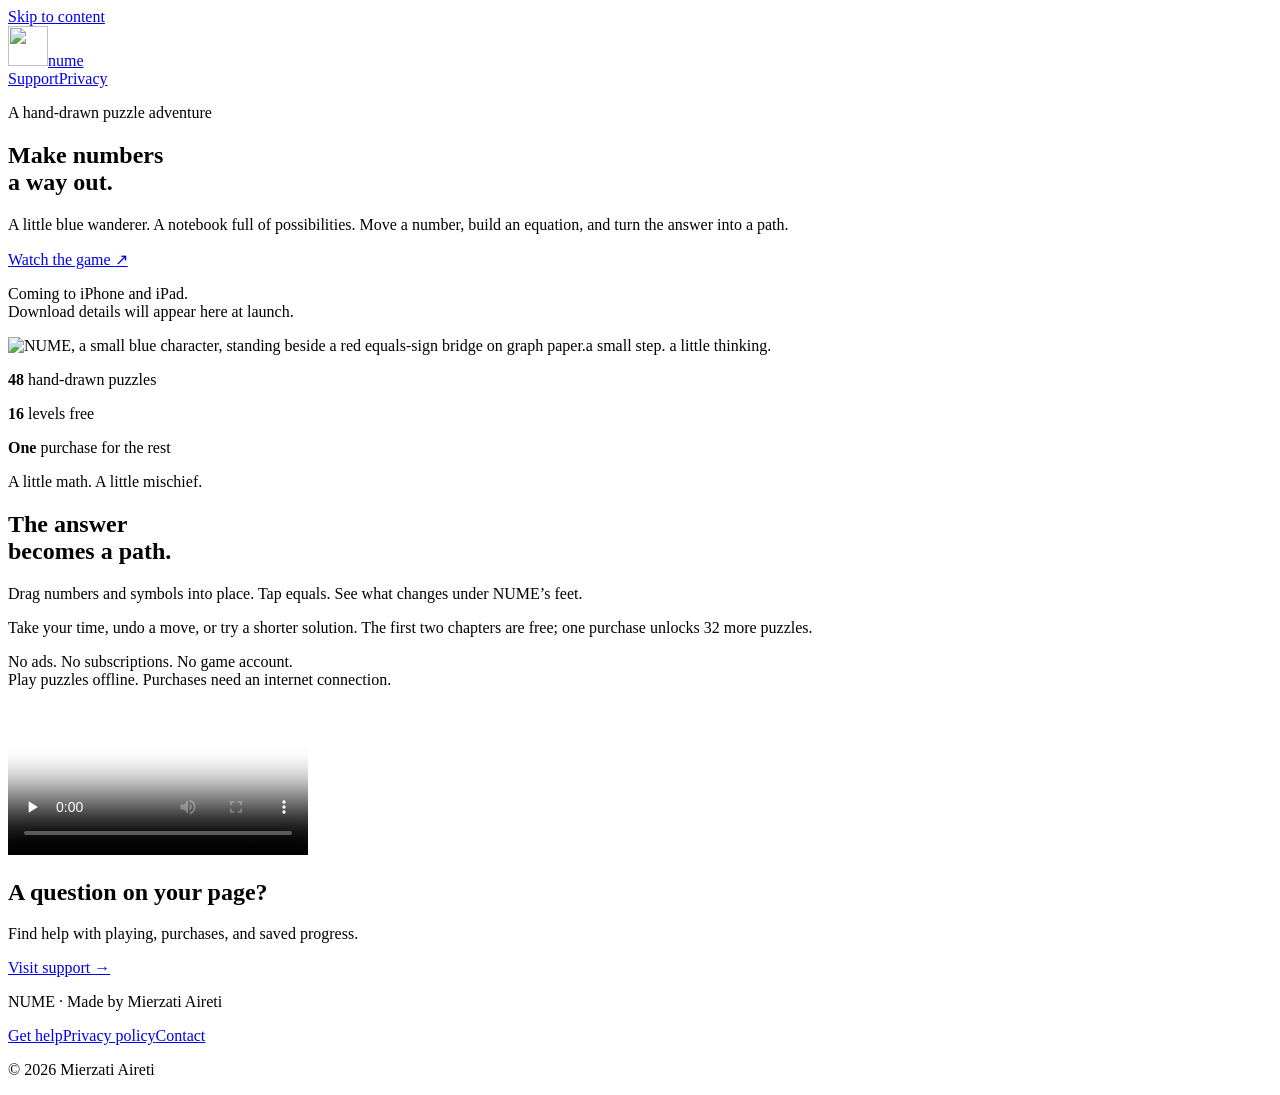
==== index.html @ 9fb9def3 "Publish NUME official website, support and privacy policy" ====
<!DOCTYPE html><html lang="en"><head><meta charSet="utf-8"/><meta name="viewport" content="width=device-width, initial-scale=1"/><link rel="preload" href="/nume-site/assets/nume-icon.png" as="image"/><link rel="stylesheet" href="/nume-site/_next/static/css/index.C1nhXZap.css" data-rsc-css-href="/nume-site/_next/static/css/index.C1nhXZap.css" data-precedence="vite-rsc/importer-resources"/><title>NUME — Make a little way</title><meta name="description" content="A hand-drawn puzzle adventure. Move numbers, build equations, and make a path for NUME. 16 levels free. No ads or subscriptions."/><link rel="icon" href="/nume-site/assets/nume-icon.png"/>
</head><body><a class="skip" href="#main">Skip to content</a><header class="site-header"><a class="brand" href="/nume-site/" aria-label="NUME home"><img src="/nume-site/assets/nume-icon.png" alt="" width="40" height="40"/><span>nume</span></a><nav aria-label="Main navigation"><a href="/nume-site/support/">Support</a><a href="/nume-site/privacy/">Privacy</a></nav></header><main id="main"><section class="hero"><div class="hero-copy"><p class="eyebrow">A hand-drawn puzzle adventure</p><h1>Make numbers<br/><span>a way out.</span></h1><p class="lede">A little blue wanderer. A notebook full of possibilities. Move a number, build an equation, and turn the answer into a path.</p><a class="paper-button" href="#watch">Watch the game <span aria-hidden="true">↗</span></a><p class="availability">Coming to iPhone and iPad.<br/>Download details will appear here at launch.</p></div><div class="hero-image"><img src="/nume-site/assets/home.jpg" alt="NUME, a small blue character, standing beside a red equals-sign bridge on graph paper." width="886" height="1920" fetchPriority="high"/><span class="image-note">a small step. a little thinking.</span></div></section><section class="facts" aria-label="Game details"><p><strong>48</strong> hand-drawn puzzles</p><p><strong>16</strong> levels free</p><p><strong>One</strong> purchase for the rest</p></section><section class="watch-section" id="watch"><div class="watch-copy"><p class="eyebrow">A little math. A little mischief.</p><h2>The answer<br/>becomes a path.</h2><p>Drag numbers and symbols into place. Tap equals. See what changes under NUME’s feet.</p><p>Take your time, undo a move, or try a shorter solution. The first two chapters are free; one purchase unlocks 32 more puzzles.</p><p class="quiet-note">No ads. No subscriptions. No game account.<br/>Play puzzles offline. Purchases need an internet connection.</p></div><video controls="" playsInline="" preload="none" poster="/nume-site/assets/video-poster.jpg" aria-label="29-second NUME gameplay preview with background music and written gameplay guidance"><source src="/nume-site/assets/nume-preview.mp4" type="video/mp4"/><track kind="captions" src="/nume-site/assets/preview-en.vtt" srcLang="en" label="English descriptions"/><p>Your browser cannot play this video. <a href="/nume-site/assets/nume-preview.mp4">Download the gameplay preview</a>.</p></video></section><section class="support-strip"><h2>A question on your page?</h2><p>Find help with playing, purchases, and saved progress.</p><a class="text-link" href="/nume-site/support/">Visit support <span aria-hidden="true">→</span></a></section></main><footer class="site-footer"><p>NUME · Made by Mierzati Aireti</p><nav aria-label="Footer"><a href="/nume-site/support/">Get help</a><a href="/nume-site/privacy/">Privacy policy</a><a href="mailto:mirzatghayrat@gmail.com">Contact</a></nav><p class="copyright">© 2026 Mierzati Aireti</p></footer></body></html>
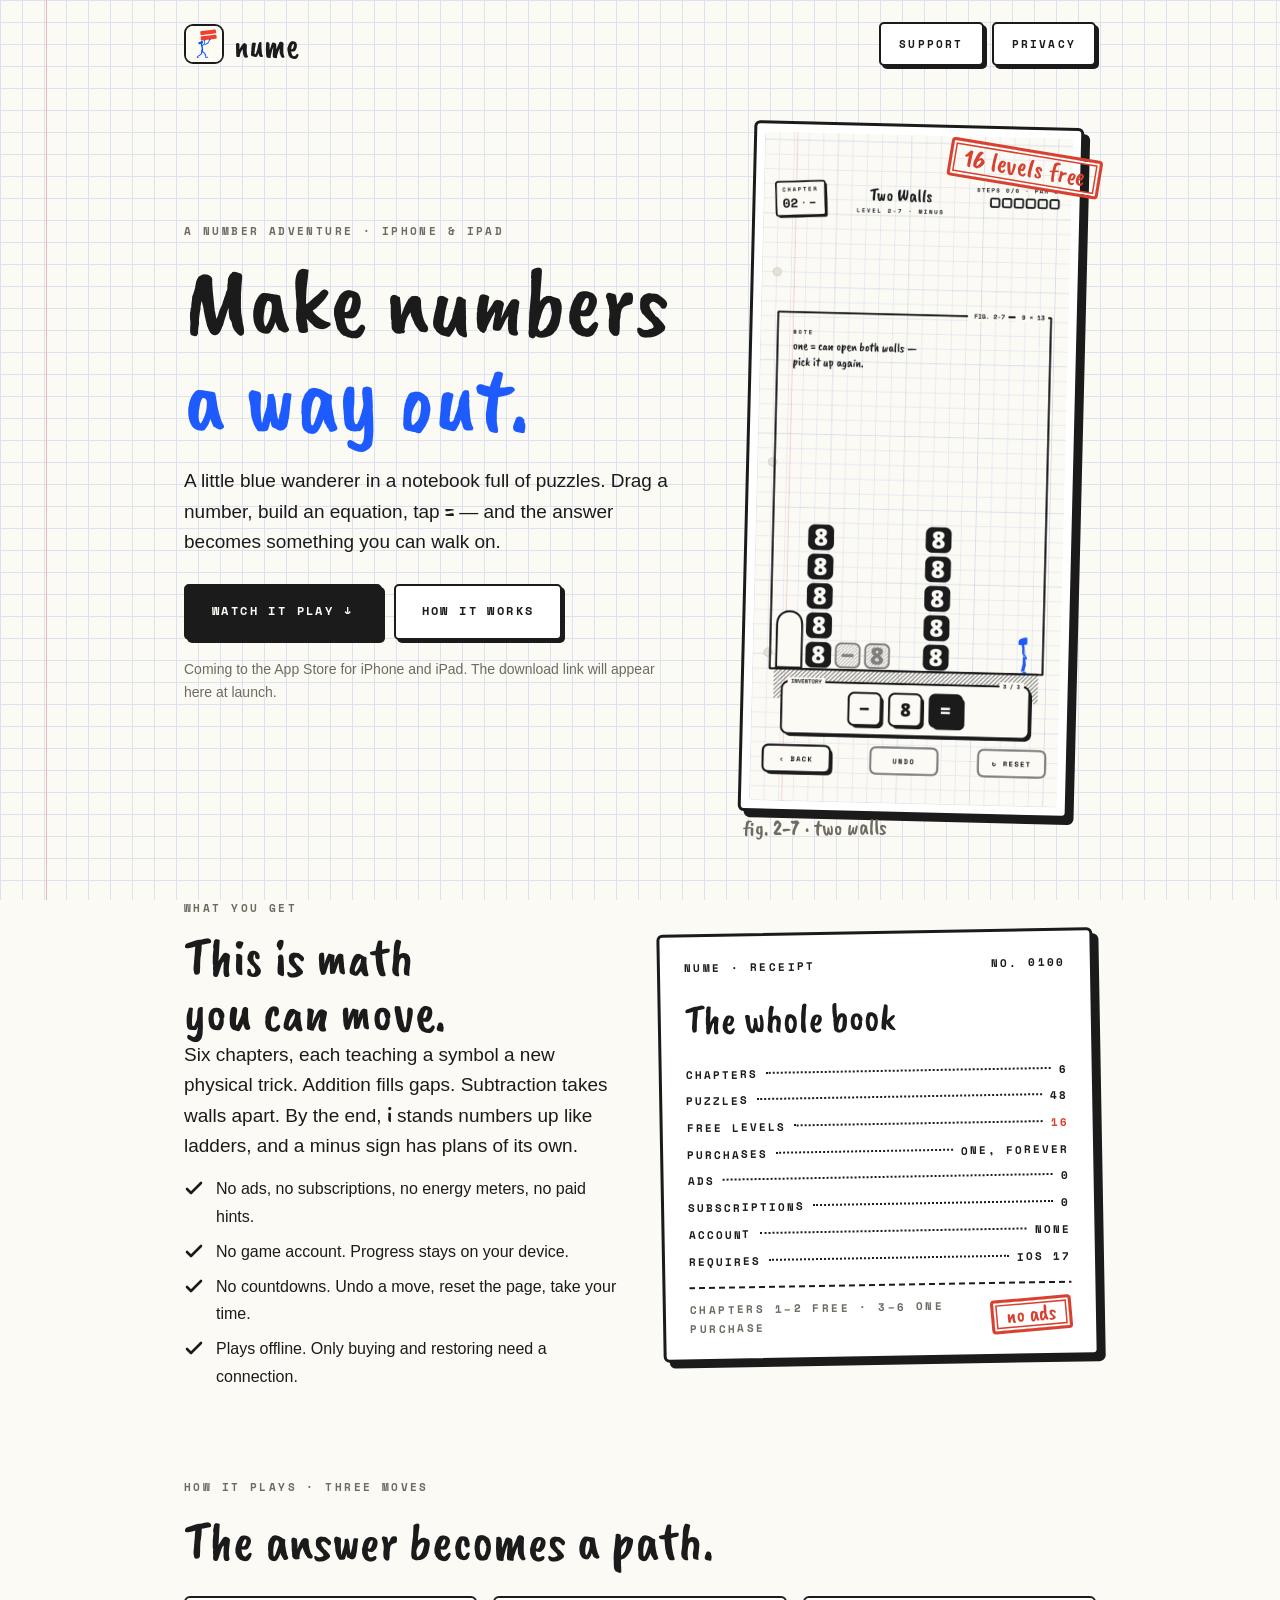
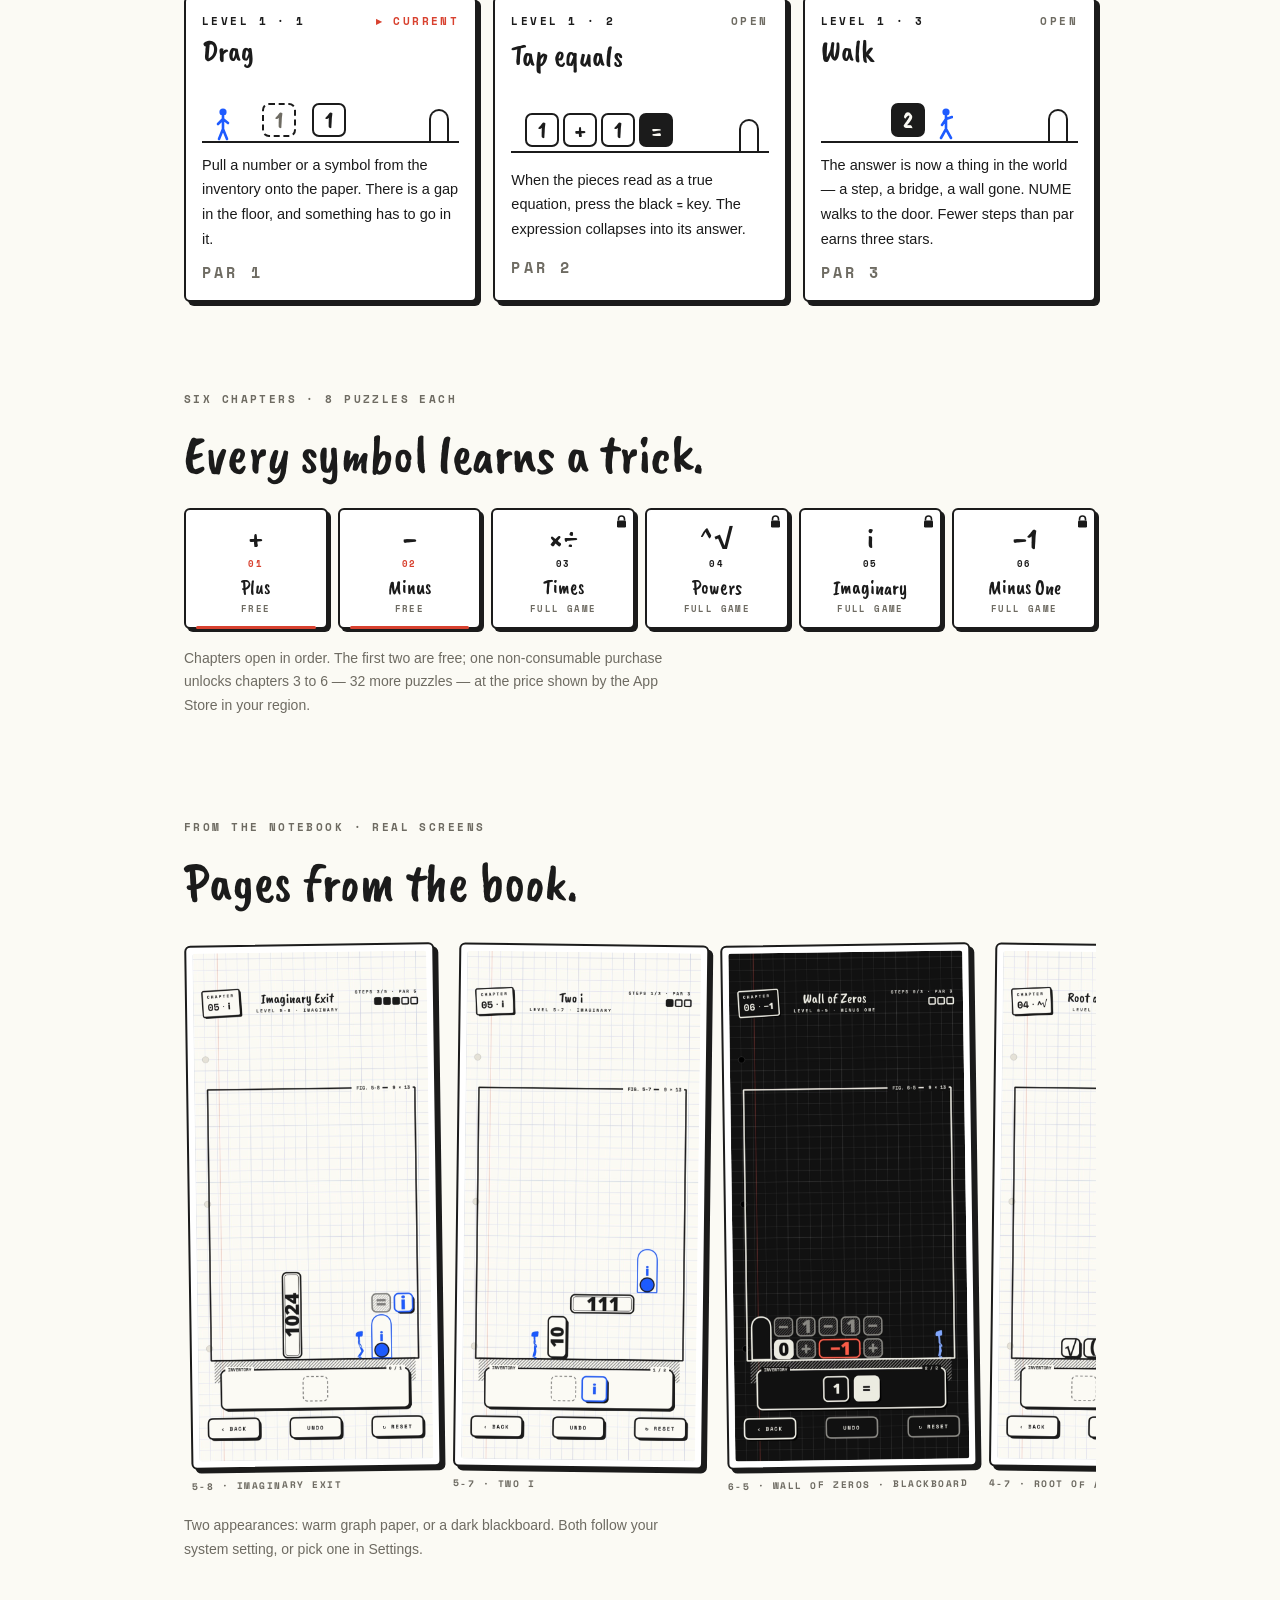
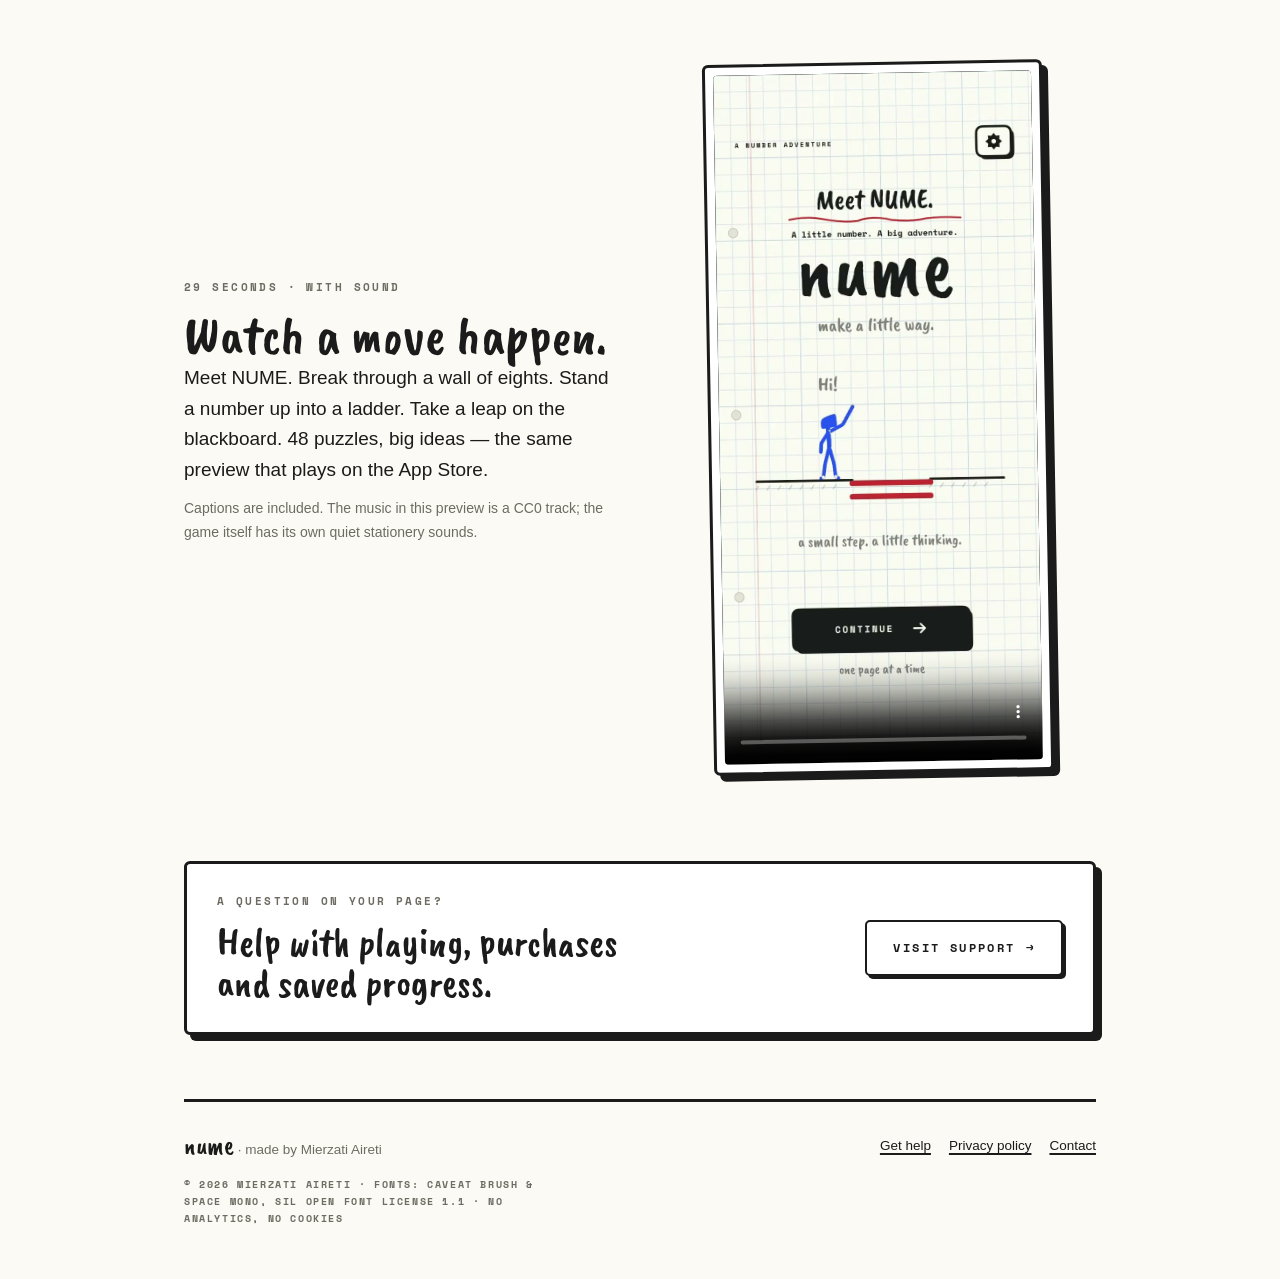
==== commit 42e7754e: "Redesign the site as the NUME notebook: static HTML, real 1.0 screenshots, v9 preview - Three hand-w" ====
--- a/index.html
+++ b/index.html
@@ -1,2 +1,205 @@
-<!DOCTYPE html><html lang="en"><head><meta charSet="utf-8"/><meta name="viewport" content="width=device-width, initial-scale=1"/><link rel="preload" href="/nume-site/assets/nume-icon.png" as="image"/><link rel="stylesheet" href="/nume-site/_next/static/css/index.C1nhXZap.css" data-rsc-css-href="/nume-site/_next/static/css/index.C1nhXZap.css" data-precedence="vite-rsc/importer-resources"/><title>NUME — Make a little way</title><meta name="description" content="A hand-drawn puzzle adventure. Move numbers, build equations, and make a path for NUME. 16 levels free. No ads or subscriptions."/><link rel="icon" href="/nume-site/assets/nume-icon.png"/>
-</head><body><a class="skip" href="#main">Skip to content</a><header class="site-header"><a class="brand" href="/nume-site/" aria-label="NUME home"><img src="/nume-site/assets/nume-icon.png" alt="" width="40" height="40"/><span>nume</span></a><nav aria-label="Main navigation"><a href="/nume-site/support/">Support</a><a href="/nume-site/privacy/">Privacy</a></nav></header><main id="main"><section class="hero"><div class="hero-copy"><p class="eyebrow">A hand-drawn puzzle adventure</p><h1>Make numbers<br/><span>a way out.</span></h1><p class="lede">A little blue wanderer. A notebook full of possibilities. Move a number, build an equation, and turn the answer into a path.</p><a class="paper-button" href="#watch">Watch the game <span aria-hidden="true">↗</span></a><p class="availability">Coming to iPhone and iPad.<br/>Download details will appear here at launch.</p></div><div class="hero-image"><img src="/nume-site/assets/home.jpg" alt="NUME, a small blue character, standing beside a red equals-sign bridge on graph paper." width="886" height="1920" fetchPriority="high"/><span class="image-note">a small step. a little thinking.</span></div></section><section class="facts" aria-label="Game details"><p><strong>48</strong> hand-drawn puzzles</p><p><strong>16</strong> levels free</p><p><strong>One</strong> purchase for the rest</p></section><section class="watch-section" id="watch"><div class="watch-copy"><p class="eyebrow">A little math. A little mischief.</p><h2>The answer<br/>becomes a path.</h2><p>Drag numbers and symbols into place. Tap equals. See what changes under NUME’s feet.</p><p>Take your time, undo a move, or try a shorter solution. The first two chapters are free; one purchase unlocks 32 more puzzles.</p><p class="quiet-note">No ads. No subscriptions. No game account.<br/>Play puzzles offline. Purchases need an internet connection.</p></div><video controls="" playsInline="" preload="none" poster="/nume-site/assets/video-poster.jpg" aria-label="29-second NUME gameplay preview with background music and written gameplay guidance"><source src="/nume-site/assets/nume-preview.mp4" type="video/mp4"/><track kind="captions" src="/nume-site/assets/preview-en.vtt" srcLang="en" label="English descriptions"/><p>Your browser cannot play this video. <a href="/nume-site/assets/nume-preview.mp4">Download the gameplay preview</a>.</p></video></section><section class="support-strip"><h2>A question on your page?</h2><p>Find help with playing, purchases, and saved progress.</p><a class="text-link" href="/nume-site/support/">Visit support <span aria-hidden="true">→</span></a></section></main><footer class="site-footer"><p>NUME · Made by Mierzati Aireti</p><nav aria-label="Footer"><a href="/nume-site/support/">Get help</a><a href="/nume-site/privacy/">Privacy policy</a><a href="mailto:mirzatghayrat@gmail.com">Contact</a></nav><p class="copyright">© 2026 Mierzati Aireti</p></footer></body></html>+<!DOCTYPE html>
+<html lang="en">
+<head>
+<meta charset="utf-8">
+<meta name="viewport" content="width=device-width, initial-scale=1">
+<title>NUME — Make a little way</title>
+<meta name="description" content="NUME is a hand-drawn math puzzle adventure for iPhone and iPad. Move numbers, build an equation, tap equals, and the answer becomes a path. 48 puzzles, 16 free. No ads, no subscriptions.">
+<link rel="canonical" href="https://mirzatghayrat.github.io/nume-site/">
+<link rel="icon" href="assets/favicon.png" type="image/png">
+<link rel="apple-touch-icon" href="assets/apple-touch-icon.png">
+<meta property="og:type" content="website">
+<meta property="og:title" content="NUME — Make a little way">
+<meta property="og:description" content="A hand-drawn math puzzle adventure. Move numbers, build an equation, and the answer becomes a path. 48 puzzles, 16 free.">
+<meta property="og:image" content="https://mirzatghayrat.github.io/nume-site/assets/og.jpg">
+<meta property="og:url" content="https://mirzatghayrat.github.io/nume-site/">
+<meta name="twitter:card" content="summary_large_image">
+<meta name="theme-color" content="#FBFAF4" media="(prefers-color-scheme: light)">
+<meta name="theme-color" content="#141414" media="(prefers-color-scheme: dark)">
+<link rel="preload" href="assets/CaveatBrush-Regular.ttf" as="font" type="font/ttf" crossorigin>
+<link rel="stylesheet" href="assets/site.css">
+</head>
+<body>
+<a class="skip" href="#main">Skip to content</a>
+<div class="wrap">
+
+<header class="site-header">
+  <a class="brand" href="./" aria-label="NUME home"><img src="assets/nume-icon-512.png" alt="" width="40" height="40"><span>nume</span></a>
+  <nav aria-label="Main navigation">
+    <a class="key" href="support/">Support</a>
+    <a class="key" href="privacy/">Privacy</a>
+  </nav>
+</header>
+
+<main id="main">
+
+<section class="hero" aria-labelledby="hero-title">
+  <div>
+    <p class="eyebrow">A number adventure · iPhone &amp; iPad</p>
+    <h1 id="hero-title">Make numbers<br><span>a way out.</span></h1>
+    <p class="lede">A little blue wanderer in a notebook full of puzzles. Drag a number, build an equation, tap <span class="hand" style="font-size:1.25em">=</span> — and the answer becomes something you can walk on.</p>
+    <div class="actions">
+      <!-- Swap this key for the App Store badge once the app is live: https://apps.apple.com/app/id<APP_ID> -->
+      <a class="key solid big" id="store-link" href="#watch">Watch it play <span aria-hidden="true">↓</span></a>
+      <a class="key big" href="#how">How it works</a>
+    </div>
+    <p class="availability mute">Coming to the App Store for iPhone and iPad. The download link will appear here at launch.</p>
+  </div>
+  <div class="phone">
+    <div class="paper"><img src="assets/shots/01-two-walls.jpg" alt="NUME level 2-7, Two Walls: two columns of eights block the way to the door; the inventory holds a minus, an eight and an equals sign." width="720" height="1564" fetchpriority="high"></div>
+    <span class="stamp">16 levels free</span>
+    <span class="note">fig. 2-7 · two walls</span>
+  </div>
+</section>
+
+<section aria-labelledby="receipt-title">
+  <div class="two">
+    <div>
+      <p class="eyebrow">What you get</p>
+      <h2 id="receipt-title">This is math<br>you can move.</h2>
+      <p class="lede">Six chapters, each teaching a symbol a new physical trick. Addition fills gaps. Subtraction takes walls apart. By the end, <span class="hand" style="font-size:1.2em">i</span> stands numbers up like ladders, and a minus sign has plans of its own.</p>
+      <ul class="promise" aria-label="What NUME does not have">
+        <li><svg viewBox="0 0 20 20" aria-hidden="true"><path d="M3 11l4 4 10-10" fill="none" stroke="currentColor" stroke-width="2.6" stroke-linecap="round" stroke-linejoin="round"/></svg><span>No ads, no subscriptions, no energy meters, no paid hints.</span></li>
+        <li><svg viewBox="0 0 20 20" aria-hidden="true"><path d="M3 11l4 4 10-10" fill="none" stroke="currentColor" stroke-width="2.6" stroke-linecap="round" stroke-linejoin="round"/></svg><span>No game account. Progress stays on your device.</span></li>
+        <li><svg viewBox="0 0 20 20" aria-hidden="true"><path d="M3 11l4 4 10-10" fill="none" stroke="currentColor" stroke-width="2.6" stroke-linecap="round" stroke-linejoin="round"/></svg><span>No countdowns. Undo a move, reset the page, take your time.</span></li>
+        <li><svg viewBox="0 0 20 20" aria-hidden="true"><path d="M3 11l4 4 10-10" fill="none" stroke="currentColor" stroke-width="2.6" stroke-linecap="round" stroke-linejoin="round"/></svg><span>Plays offline. Only buying and restoring need a connection.</span></li>
+      </ul>
+    </div>
+    <div class="paper receipt" role="group" aria-label="NUME at a glance">
+      <div class="head"><span class="mono">nume · receipt</span><span class="mono">No. 0100</span></div>
+      <div class="title">The whole book</div>
+      <dl>
+        <div class="row"><dt>chapters</dt><span class="dots"></span><dd>6</dd></div>
+        <div class="row"><dt>puzzles</dt><span class="dots"></span><dd>48</dd></div>
+        <div class="row red"><dt>free levels</dt><span class="dots"></span><dd>16</dd></div>
+        <div class="row"><dt>purchases</dt><span class="dots"></span><dd>one, forever</dd></div>
+        <div class="row"><dt>ads</dt><span class="dots"></span><dd>0</dd></div>
+        <div class="row"><dt>subscriptions</dt><span class="dots"></span><dd>0</dd></div>
+        <div class="row"><dt>account</dt><span class="dots"></span><dd>none</dd></div>
+        <div class="row"><dt>requires</dt><span class="dots"></span><dd>iOS 17</dd></div>
+      </dl>
+      <div class="tear"></div>
+      <div class="foot"><span class="mono mute">chapters 1–2 free · 3–6 one purchase</span><span class="stamp" style="font-size:22px">no ads</span></div>
+    </div>
+  </div>
+</section>
+
+<section id="how" aria-labelledby="how-title">
+  <div class="section-head">
+    <p class="eyebrow">How it plays · three moves</p>
+    <h2 id="how-title">The answer becomes a path.</h2>
+  </div>
+  <div class="levels">
+    <article class="level">
+      <div class="top"><span class="mono">Level 1 · 1</span><span class="mono current">▸ current</span></div>
+      <h3>Drag</h3>
+      <div class="board" aria-hidden="true">
+        <svg class="figure" style="left:14px" viewBox="0 0 14 34"><g fill="none" stroke="#1E5BFF" stroke-width="2.6" stroke-linecap="round"><circle cx="7" cy="5" r="3.6" fill="#1E5BFF" stroke="none"/><path d="M7 9v13M7 22l-4 10M7 22l4 10M7 12l-5 5M7 12l5 4"/></g></svg>
+        <span class="token ghost" style="left:60px">1</span>
+        <span class="token" style="left:110px">1</span>
+        <span class="door"></span>
+      </div>
+      <p>Pull a number or a symbol from the inventory onto the paper. There is a gap in the floor, and something has to go in it.</p>
+      <p class="par mono">par 1</p>
+    </article>
+    <article class="level">
+      <div class="top"><span class="mono">Level 1 · 2</span><span class="mono mute">open</span></div>
+      <h3>Tap equals</h3>
+      <div class="board" aria-hidden="true">
+        <span class="token" style="left:14px">1</span>
+        <span class="token" style="left:52px">+</span>
+        <span class="token" style="left:90px">1</span>
+        <span class="token dark" style="left:128px">=</span>
+        <span class="door"></span>
+      </div>
+      <p>When the pieces read as a true equation, press the black <span class="hand">=</span> key. The expression collapses into its answer.</p>
+      <p class="par mono">par 2</p>
+    </article>
+    <article class="level">
+      <div class="top"><span class="mono">Level 1 · 3</span><span class="mono mute">open</span></div>
+      <h3>Walk</h3>
+      <div class="board" aria-hidden="true">
+        <span class="token dark" style="left:70px">2</span>
+        <svg class="figure" style="left:118px" viewBox="0 0 14 34"><g fill="none" stroke="#1E5BFF" stroke-width="2.6" stroke-linecap="round"><circle cx="7" cy="5" r="3.6" fill="#1E5BFF" stroke="none"/><path d="M7 9v13M7 22l-5 9M7 22l5 9M7 12l-4 6M7 12l6-2"/></g></svg>
+        <span class="door"></span>
+      </div>
+      <p>The answer is now a thing in the world — a step, a bridge, a wall gone. NUME walks to the door. Fewer steps than par earns three stars.</p>
+      <p class="par mono">par 3</p>
+    </article>
+  </div>
+</section>
+
+<section aria-labelledby="chapters-title">
+  <div class="section-head">
+    <p class="eyebrow">Six chapters · 8 puzzles each</p>
+    <h2 id="chapters-title">Every symbol learns a trick.</h2>
+  </div>
+  <div class="chapters">
+    <div class="chapter free"><span class="glyph">+</span><span class="num">01</span><span class="name">Plus</span><span class="tag">free</span></div>
+    <div class="chapter free"><span class="glyph">−</span><span class="num">02</span><span class="name">Minus</span><span class="tag">free</span></div>
+    <div class="chapter"><svg class="lock" viewBox="0 0 11 13" aria-hidden="true"><path d="M2.5 5.5V4a3 3 0 0 1 6 0v1.5" fill="none" stroke="currentColor" stroke-width="1.6"/><rect x="1" y="5.5" width="9" height="7" rx="1.2" fill="currentColor"/></svg><span class="glyph">×÷</span><span class="num">03</span><span class="name">Times</span><span class="tag">full game</span></div>
+    <div class="chapter"><svg class="lock" viewBox="0 0 11 13" aria-hidden="true"><path d="M2.5 5.5V4a3 3 0 0 1 6 0v1.5" fill="none" stroke="currentColor" stroke-width="1.6"/><rect x="1" y="5.5" width="9" height="7" rx="1.2" fill="currentColor"/></svg><span class="glyph">^√</span><span class="num">04</span><span class="name">Powers</span><span class="tag">full game</span></div>
+    <div class="chapter"><svg class="lock" viewBox="0 0 11 13" aria-hidden="true"><path d="M2.5 5.5V4a3 3 0 0 1 6 0v1.5" fill="none" stroke="currentColor" stroke-width="1.6"/><rect x="1" y="5.5" width="9" height="7" rx="1.2" fill="currentColor"/></svg><span class="glyph">i</span><span class="num">05</span><span class="name">Imaginary</span><span class="tag">full game</span></div>
+    <div class="chapter"><svg class="lock" viewBox="0 0 11 13" aria-hidden="true"><path d="M2.5 5.5V4a3 3 0 0 1 6 0v1.5" fill="none" stroke="currentColor" stroke-width="1.6"/><rect x="1" y="5.5" width="9" height="7" rx="1.2" fill="currentColor"/></svg><span class="glyph">−1</span><span class="num">06</span><span class="name">Minus One</span><span class="tag">full game</span></div>
+  </div>
+  <p class="mute" style="margin-top:18px;font-size:14px">Chapters open in order. The first two are free; one non-consumable purchase unlocks chapters 3 to 6 — 32 more puzzles — at the price shown by the App Store in your region.</p>
+</section>
+
+<section aria-labelledby="gallery-title">
+  <div class="section-head">
+    <p class="eyebrow">From the notebook · real screens</p>
+    <h2 id="gallery-title">Pages from the book.</h2>
+  </div>
+  <div class="gallery" role="list">
+    <figure role="listitem"><div class="paper thin"><img src="assets/shots/02-imaginary-exit.jpg" alt="Imaginary Exit: a number ladder stands upright beside NUME after i was dragged onto it." width="720" height="1564" loading="lazy"></div><figcaption>5-8 · Imaginary Exit</figcaption></figure>
+    <figure role="listitem"><div class="paper thin"><img src="assets/shots/03-two-i.jpg" alt="Two i: the first of two ladders is standing; the second still lies flat." width="720" height="1564" loading="lazy"></div><figcaption>5-7 · Two i</figcaption></figure>
+    <figure role="listitem"><div class="paper thin"><img src="assets/shots/04-wall-of-zeros.jpg" alt="Wall of Zeros in the blackboard appearance: white chalk lines on black paper, a wall of zeros in front of the door." width="720" height="1564" loading="lazy"></div><figcaption>6-5 · Wall of Zeros · blackboard</figcaption></figure>
+    <figure role="listitem"><div class="paper thin"><img src="assets/shots/05-root-of-a-square.jpg" alt="Root of a Square: a compound expression with a square root has been assembled on the board." width="720" height="1564" loading="lazy"></div><figcaption>4-7 · Root of a Square</figcaption></figure>
+    <figure role="listitem"><div class="paper thin"><img src="assets/shots/01-two-walls.jpg" alt="Two Walls: the opening state with both barriers of eights." width="720" height="1564" loading="lazy"></div><figcaption>2-7 · Two Walls</figcaption></figure>
+  </div>
+  <p class="mute" style="font-size:14px">Two appearances: warm graph paper, or a dark blackboard. Both follow your system setting, or pick one in Settings.</p>
+</section>
+
+<section class="watch" id="watch" aria-labelledby="watch-title">
+  <div class="two">
+    <div>
+      <p class="eyebrow">29 seconds · with sound</p>
+      <h2 id="watch-title">Watch a move happen.</h2>
+      <p class="lede">Meet NUME. Break through a wall of eights. Stand a number up into a ladder. Take a leap on the blackboard. 48 puzzles, big ideas — the same preview that plays on the App Store.</p>
+      <p class="mute" style="font-size:14px">Captions are included. The music in this preview is a CC0 track; the game itself has its own quiet stationery sounds.</p>
+    </div>
+    <div class="paper">
+      <video controls playsinline preload="none" poster="assets/video-poster.jpg" aria-label="29-second NUME gameplay preview with background music and on-screen captions">
+        <source src="assets/nume-preview.mp4" type="video/mp4">
+        <track kind="captions" src="assets/preview-en.vtt" srclang="en" label="English descriptions">
+        <p>Your browser cannot play this video. <a href="assets/nume-preview.mp4">Download the gameplay preview</a>.</p>
+      </video>
+    </div>
+  </div>
+</section>
+
+<section aria-labelledby="help-title">
+  <div class="paper strip">
+    <div>
+      <p class="eyebrow">A question on your page?</p>
+      <h2 id="help-title">Help with playing, purchases and saved progress.</h2>
+    </div>
+    <a class="key big" href="support/">Visit support <span aria-hidden="true">→</span></a>
+  </div>
+</section>
+
+</main>
+
+<footer class="site-footer">
+  <div><span class="sig">nume</span> <span class="mute">· made by Mierzati Aireti</span></div>
+  <nav aria-label="Footer">
+    <a href="support/">Get help</a>
+    <a href="privacy/">Privacy policy</a>
+    <a href="mailto:mirzatghayrat@gmail.com">Contact</a>
+  </nav>
+  <p class="copyright">© 2026 Mierzati Aireti · fonts: Caveat Brush &amp; Space Mono, SIL Open Font License 1.1 · no analytics, no cookies</p>
+</footer>
+
+</div>
+</body>
+</html>
--- a/assets/site.css
+++ b/assets/site.css
@@ -0,0 +1,213 @@
+/* NUME official site — the notebook, in CSS.
+   Fonts are served from this site (see the privacy policy); nothing loads from third parties. */
+
+@font-face { font-family: "Caveat Brush"; src: url("CaveatBrush-Regular.ttf") format("truetype"); font-weight: 400; font-display: swap; }
+@font-face { font-family: "Space Mono"; src: url("SpaceMono-Bold.ttf") format("truetype"); font-weight: 700; font-display: swap; }
+
+:root {
+  --paper: #FBFAF4; --ink: #1B1B1B; --mute: #6E6B62; --panel: #FFFFFF; --soft: #F1F0E8;
+  --grid: #DCE3EE; --grid2: #C9D3E3; --margin: #E9B8B1;
+  --red: #D8412F; --blue: #1E5BFF; --shadow: #1B1B1B;
+  --hand: "Caveat Brush", "Comic Sans MS", cursive;
+  --mono: "Space Mono", "SF Mono", Menlo, Consolas, monospace;
+  --body: -apple-system, BlinkMacSystemFont, "Helvetica Neue", Helvetica, Arial, "Noto Sans", sans-serif;
+  color-scheme: light dark;
+}
+@media (prefers-color-scheme: dark) {
+  :root:not([data-theme="light"]) {
+    --paper: #141414; --ink: #EDEBE2; --mute: #9B978C; --panel: #1C1C1E; --soft: #232326;
+    --grid: #26262A; --grid2: #35353B; --margin: #4A2A28;
+    --red: #FF5A45; --blue: #7FA6FF; --shadow: #EDEBE2;
+  }
+}
+:root[data-theme="dark"] {
+  --paper: #141414; --ink: #EDEBE2; --mute: #9B978C; --panel: #1C1C1E; --soft: #232326;
+  --grid: #26262A; --grid2: #35353B; --margin: #4A2A28;
+  --red: #FF5A45; --blue: #7FA6FF; --shadow: #EDEBE2;
+}
+
+* { box-sizing: border-box; }
+html { -webkit-text-size-adjust: 100%; }
+body {
+  margin: 0; background: var(--paper); color: var(--ink);
+  font-family: var(--body); font-size: 16px; line-height: 1.7;
+  background-image:
+    linear-gradient(90deg, transparent 0, transparent 46px, var(--margin) 46px, var(--margin) 47px, transparent 47px),
+    linear-gradient(var(--grid) 1px, transparent 1px),
+    linear-gradient(90deg, var(--grid) 1px, transparent 1px);
+  background-size: 100% 100%, 22px 22px, 22px 22px;
+  background-attachment: fixed;
+}
+img, video { max-width: 100%; height: auto; display: block; }
+a { color: var(--blue); text-decoration-thickness: 1.5px; text-underline-offset: 3px; }
+a:focus-visible, button:focus-visible { outline: 3px solid var(--blue); outline-offset: 3px; }
+.skip { position: absolute; left: -999px; top: 8px; background: var(--ink); color: var(--paper); padding: 6px 12px; font-family: var(--mono); font-size: 12px; }
+.skip:focus { left: 12px; z-index: 10; }
+
+.wrap { max-width: 960px; margin: 0 auto; padding: 0 24px; }
+
+/* typography roles — the app's three voices */
+.hand { font-family: var(--hand); font-weight: 400; line-height: 1; }
+.mono, .eyebrow { font-family: var(--mono); font-weight: 700; font-size: 11px; letter-spacing: .22em; text-transform: uppercase; }
+.eyebrow { color: var(--mute); }
+h1, h2, h3 { font-family: var(--hand); font-weight: 400; line-height: 1.02; margin: 0; text-wrap: balance; }
+h1 { font-size: clamp(56px, 9vw, 96px); }
+h2 { font-size: clamp(38px, 5.4vw, 54px); }
+h3 { font-size: 30px; }
+p { margin: 0 0 12px; max-width: 62ch; }
+.lede { font-size: 19px; line-height: 1.6; }
+.mute { color: var(--mute); }
+.tabular { font-variant-numeric: tabular-nums; }
+
+/* header */
+.site-header { display: flex; align-items: center; justify-content: space-between; gap: 16px; padding: 22px 0 10px; }
+.brand { display: inline-flex; align-items: center; gap: 10px; color: var(--ink); text-decoration: none; }
+.brand img { width: 40px; height: 40px; border-radius: 9px; border: 2px solid var(--ink); background: #FBFAF4; }
+.brand span { font-family: var(--hand); font-size: 34px; line-height: 1; padding-top: 4px; }
+.site-header nav { display: flex; gap: 8px; }
+
+/* keys — the app's buttons */
+.key {
+  display: inline-flex; align-items: center; justify-content: center; gap: 10px;
+  min-height: 44px; padding: 0 18px; border-radius: 5px;
+  font-family: var(--mono); font-weight: 700; font-size: 11px; letter-spacing: .2em; text-transform: uppercase;
+  color: var(--ink); background: var(--panel); border: 2px solid var(--ink);
+  box-shadow: 3px 3px 0 var(--shadow); text-decoration: none; cursor: pointer;
+  transition: transform .08s ease, box-shadow .08s ease;
+}
+.key:hover { transform: translate(-1px, -1px); box-shadow: 4px 4px 0 var(--shadow); }
+.key:active { transform: translate(2px, 2px); box-shadow: 1px 1px 0 var(--shadow); }
+.key.solid { background: var(--ink); color: var(--paper); }
+.key.solid:hover { color: var(--paper); }
+.key.big { min-height: 56px; padding: 0 26px; font-size: 12px; }
+
+/* paper — cards with the app's hard shadow */
+.paper { background: var(--panel); border: 3px solid var(--ink); border-radius: 6px; box-shadow: 6px 6px 0 var(--shadow); }
+.paper.thin { border-width: 2px; box-shadow: 4px 4px 0 var(--shadow); }
+
+/* red stamp */
+.stamp {
+  display: inline-block; font-family: var(--hand); color: var(--red); border: 3px solid var(--red); border-radius: 4px;
+  padding: 0 12px; line-height: 1.25; transform: rotate(-4deg); white-space: nowrap;
+  box-shadow: inset 0 0 0 2px var(--panel), inset 0 0 0 3.5px var(--red);
+}
+
+/* hero */
+.hero { display: grid; grid-template-columns: 1.15fr .85fr; gap: 40px; align-items: center; padding: 48px 0 40px; }
+.hero h1 span { color: var(--blue); }
+.hero .lede { margin-top: 18px; }
+.hero .actions { display: flex; flex-wrap: wrap; gap: 12px; align-items: center; margin-top: 26px; }
+.hero .availability { margin-top: 18px; font-size: 14px; }
+.phone { position: relative; justify-self: center; width: min(100%, 330px); transform: rotate(1.4deg); }
+.phone img { border-radius: 4px; }
+.phone .paper { padding: 8px; }
+.phone .stamp { position: absolute; right: -18px; top: 22px; font-size: 26px; transform: rotate(8deg); }
+.phone .note { position: absolute; left: 6px; bottom: -34px; font-family: var(--hand); font-size: 22px; color: var(--mute); transform: rotate(-2deg); }
+
+/* receipt */
+.receipt { padding: 22px 24px 20px; max-width: 520px; transform: rotate(-1deg); }
+.receipt .head { display: flex; justify-content: space-between; margin-bottom: 8px; }
+.receipt .title { font-family: var(--hand); font-size: 40px; margin: 6px 0 4px; }
+.receipt dl { margin: 12px 0 0; display: grid; gap: 8px; }
+.receipt .row { display: grid; grid-template-columns: auto 1fr auto; align-items: baseline; gap: 8px; font-family: var(--mono); font-weight: 700; font-size: 11px; letter-spacing: .18em; text-transform: uppercase; }
+.receipt .row dt, .receipt .row dd { margin: 0; }
+.receipt .row dd { font-variant-numeric: tabular-nums; }
+.receipt .row .dots { border-bottom: 2px dotted var(--ink); transform: translateY(-4px); }
+.receipt .row.red dd { color: var(--red); }
+.receipt .tear { margin: 16px 0 12px; height: 2px; background: repeating-linear-gradient(90deg, var(--ink) 0 6px, transparent 6px 10px); }
+.receipt .foot { display: flex; justify-content: space-between; align-items: center; gap: 12px; }
+
+/* sections */
+section { padding: 44px 0; }
+.section-head { display: grid; gap: 6px; margin-bottom: 26px; }
+.two { display: grid; grid-template-columns: 1fr 1fr; gap: 40px; align-items: center; }
+
+/* level cards — how to play (three real steps, in order) */
+.levels { display: grid; grid-template-columns: repeat(3, 1fr); gap: 16px; }
+.level { padding: 14px 16px 14px; background: var(--panel); border: 2px solid var(--ink); border-radius: 6px; box-shadow: 4px 4px 0 var(--shadow); display: grid; gap: 6px; }
+.level .top { display: flex; justify-content: space-between; align-items: baseline; }
+.level .top .current { color: var(--red); }
+.level h3 { font-size: 30px; }
+.level .board { margin: 6px 0 4px; height: 64px; border-bottom: 2px solid var(--ink); position: relative; }
+.level p { margin: 0; font-size: 14.5px; }
+.level .par { margin-top: 4px; color: var(--mute); }
+.token { position: absolute; bottom: 4px; width: 34px; height: 34px; border: 2.5px solid var(--ink); border-radius: 7px; background: var(--panel); display: grid; place-items: center; font-family: var(--hand); font-size: 24px; line-height: 1; }
+.token.dark { background: var(--ink); color: var(--paper); }
+.token.ghost { border-style: dashed; color: var(--mute); }
+.door { position: absolute; right: 10px; bottom: 0; width: 20px; height: 32px; border: 2.5px solid var(--ink); border-bottom: 0; border-radius: 10px 10px 0 0; }
+.figure { position: absolute; bottom: 0; width: 14px; height: 34px; }
+
+/* chapter keys */
+.chapters { display: grid; grid-template-columns: repeat(6, 1fr); gap: 10px; margin-top: 8px; }
+.chapter { position: relative; display: grid; gap: 2px; justify-items: center; padding: 14px 6px 10px; background: var(--panel); border: 2px solid var(--ink); border-radius: 6px; box-shadow: 3px 3px 0 var(--shadow); text-align: center; }
+.chapter .glyph { font-family: var(--hand); font-size: 30px; line-height: 1; }
+.chapter .num { font-family: var(--mono); font-size: 9px; letter-spacing: .18em; }
+.chapter .name { font-family: var(--hand); font-size: 20px; line-height: 1.05; margin-top: 4px; }
+.chapter .tag { font-family: var(--mono); font-size: 8.5px; letter-spacing: .16em; text-transform: uppercase; color: var(--mute); margin-top: 2px; }
+.chapter.free .num { color: var(--red); }
+.chapter.free::after { content: ""; position: absolute; left: 10px; right: 10px; bottom: -2px; height: 3px; background: var(--red); border-radius: 2px; }
+.chapter .lock { position: absolute; top: 5px; right: 6px; width: 11px; height: 13px; }
+
+/* gallery */
+.gallery { display: grid; grid-auto-flow: column; grid-auto-columns: min(62vw, 250px); gap: 18px; overflow-x: auto; padding: 8px 4px 22px; scroll-snap-type: x mandatory; scrollbar-width: thin; }
+.gallery figure { margin: 0; scroll-snap-align: start; }
+.gallery .paper { padding: 6px; }
+.gallery img { border-radius: 3px; }
+.gallery figcaption { margin-top: 8px; font-family: var(--mono); font-size: 9.5px; letter-spacing: .16em; text-transform: uppercase; color: var(--mute); }
+.gallery figure:nth-child(odd) { transform: rotate(-.8deg); }
+.gallery figure:nth-child(even) { transform: rotate(.7deg); }
+
+/* video */
+.watch video { width: 100%; background: #000; border-radius: 4px; }
+.watch .paper { padding: 8px; max-width: 340px; justify-self: center; transform: rotate(-1deg); }
+
+/* promise list */
+.promise { list-style: none; padding: 0; margin: 14px 0 0; display: grid; gap: 8px; }
+.promise li { display: grid; grid-template-columns: 22px 1fr; gap: 10px; align-items: start; }
+.promise li svg { width: 20px; height: 20px; margin-top: 3px; }
+
+/* support strip */
+.strip { padding: 28px 30px; display: grid; grid-template-columns: 1fr auto; align-items: center; gap: 20px; }
+.strip h2 { font-size: 40px; }
+
+/* document pages (support / privacy) */
+.doc { padding: 24px 0 60px; max-width: 720px; }
+.doc header { margin-bottom: 30px; display: grid; gap: 8px; }
+.doc header .stamp { justify-self: start; font-size: 24px; margin-top: 8px; }
+.doc article { display: grid; gap: 4px; padding: 8px 0 18px; border-bottom: 1px solid var(--grid2); }
+.doc article:last-of-type { border-bottom: 0; }
+.doc article h2 { font-size: 34px; margin: 6px 0 4px; }
+.doc article p { max-width: 62ch; }
+.doc .toc { display: flex; flex-wrap: wrap; gap: 8px; margin: 8px 0 24px; }
+.doc .toc a { font-family: var(--mono); font-size: 10px; letter-spacing: .16em; text-transform: uppercase; text-decoration: none; color: var(--ink); border: 1.5px solid var(--ink); border-radius: 4px; padding: 5px 10px; background: var(--panel); }
+.doc .toc a:hover { background: var(--ink); color: var(--paper); }
+.doc .contact { padding: 18px 22px; display: grid; gap: 6px; margin: 20px 0; transform: rotate(-.6deg); max-width: 520px; }
+.doc .contact .who { font-family: var(--hand); font-size: 30px; }
+.doc kbd { font-family: var(--mono); font-size: 10.5px; letter-spacing: .12em; text-transform: uppercase; border: 1.5px solid var(--ink); border-radius: 4px; padding: 2px 7px; background: var(--panel); box-shadow: 2px 2px 0 var(--shadow); white-space: nowrap; }
+.doc .step { display: grid; grid-template-columns: 30px 1fr; gap: 10px; align-items: baseline; }
+.doc .step .n { font-family: var(--hand); font-size: 26px; color: var(--blue); }
+
+/* footer */
+.site-footer { border-top: 3px solid var(--ink); margin-top: 20px; padding: 22px 0 40px; display: grid; grid-template-columns: 1fr auto; gap: 8px 24px; align-items: center; font-size: 13.5px; }
+.site-footer nav { display: flex; gap: 18px; flex-wrap: wrap; }
+.site-footer nav a { color: var(--ink); }
+.site-footer .sig { font-family: var(--hand); font-size: 26px; }
+.site-footer .copyright { grid-column: 1 / -1; color: var(--mute); font-family: var(--mono); font-size: 10px; letter-spacing: .16em; text-transform: uppercase; }
+
+@media (max-width: 760px) {
+  .site-header { padding-top: 16px; }
+  .site-header nav .key { min-height: 36px; padding: 0 11px; font-size: 10px; letter-spacing: .14em; box-shadow: 2px 2px 0 var(--shadow); }
+  .brand span { font-size: 30px; }
+  .hero { grid-template-columns: 1fr; gap: 56px; padding-top: 24px; }
+  .phone { transform: none; width: min(100%, 300px); }
+  .phone .stamp { right: 2px; top: 14px; font-size: 22px; }
+  .two { grid-template-columns: 1fr; gap: 28px; }
+  .levels { grid-template-columns: 1fr; }
+  .chapters { grid-template-columns: repeat(3, 1fr); }
+  .strip { grid-template-columns: 1fr; }
+  .site-footer { grid-template-columns: 1fr; }
+  .receipt { transform: none; }
+}
+@media (prefers-reduced-motion: reduce) {
+  .key, .key:hover, .key:active { transition: none; transform: none; }
+}
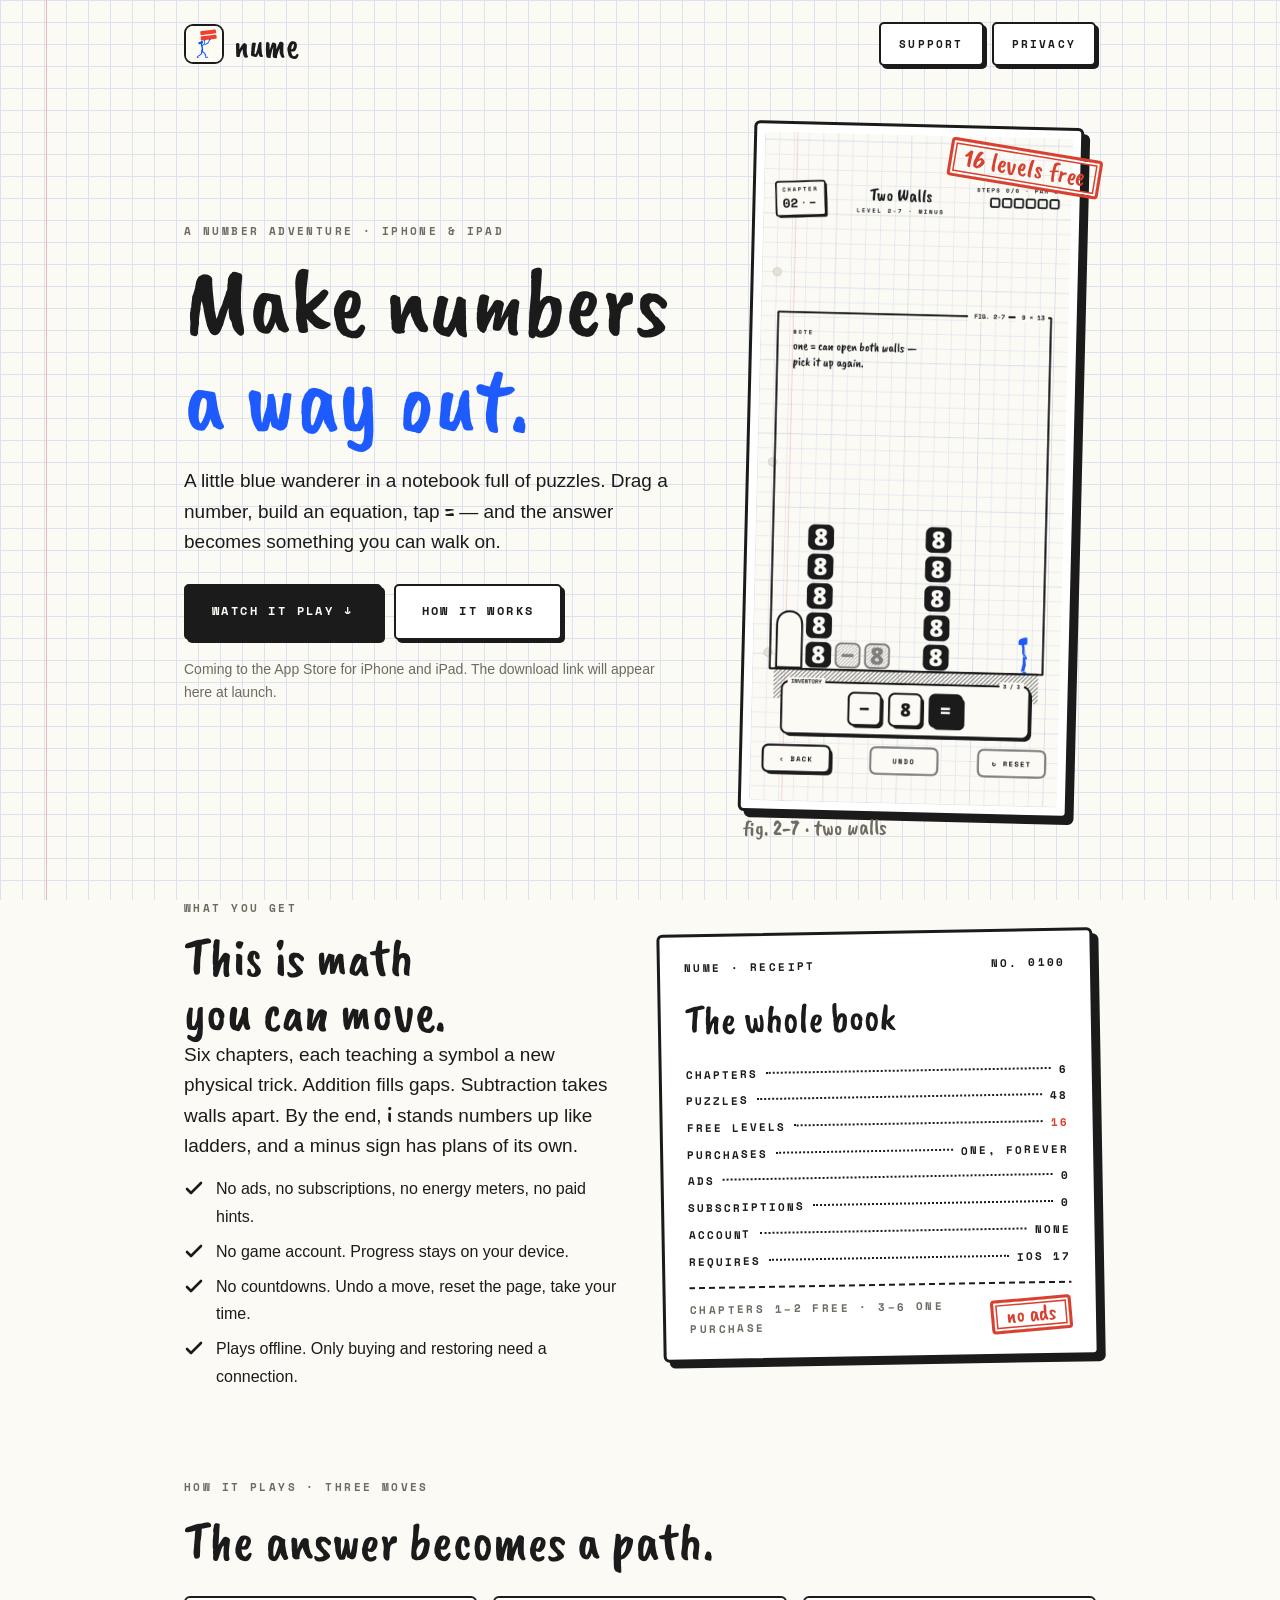
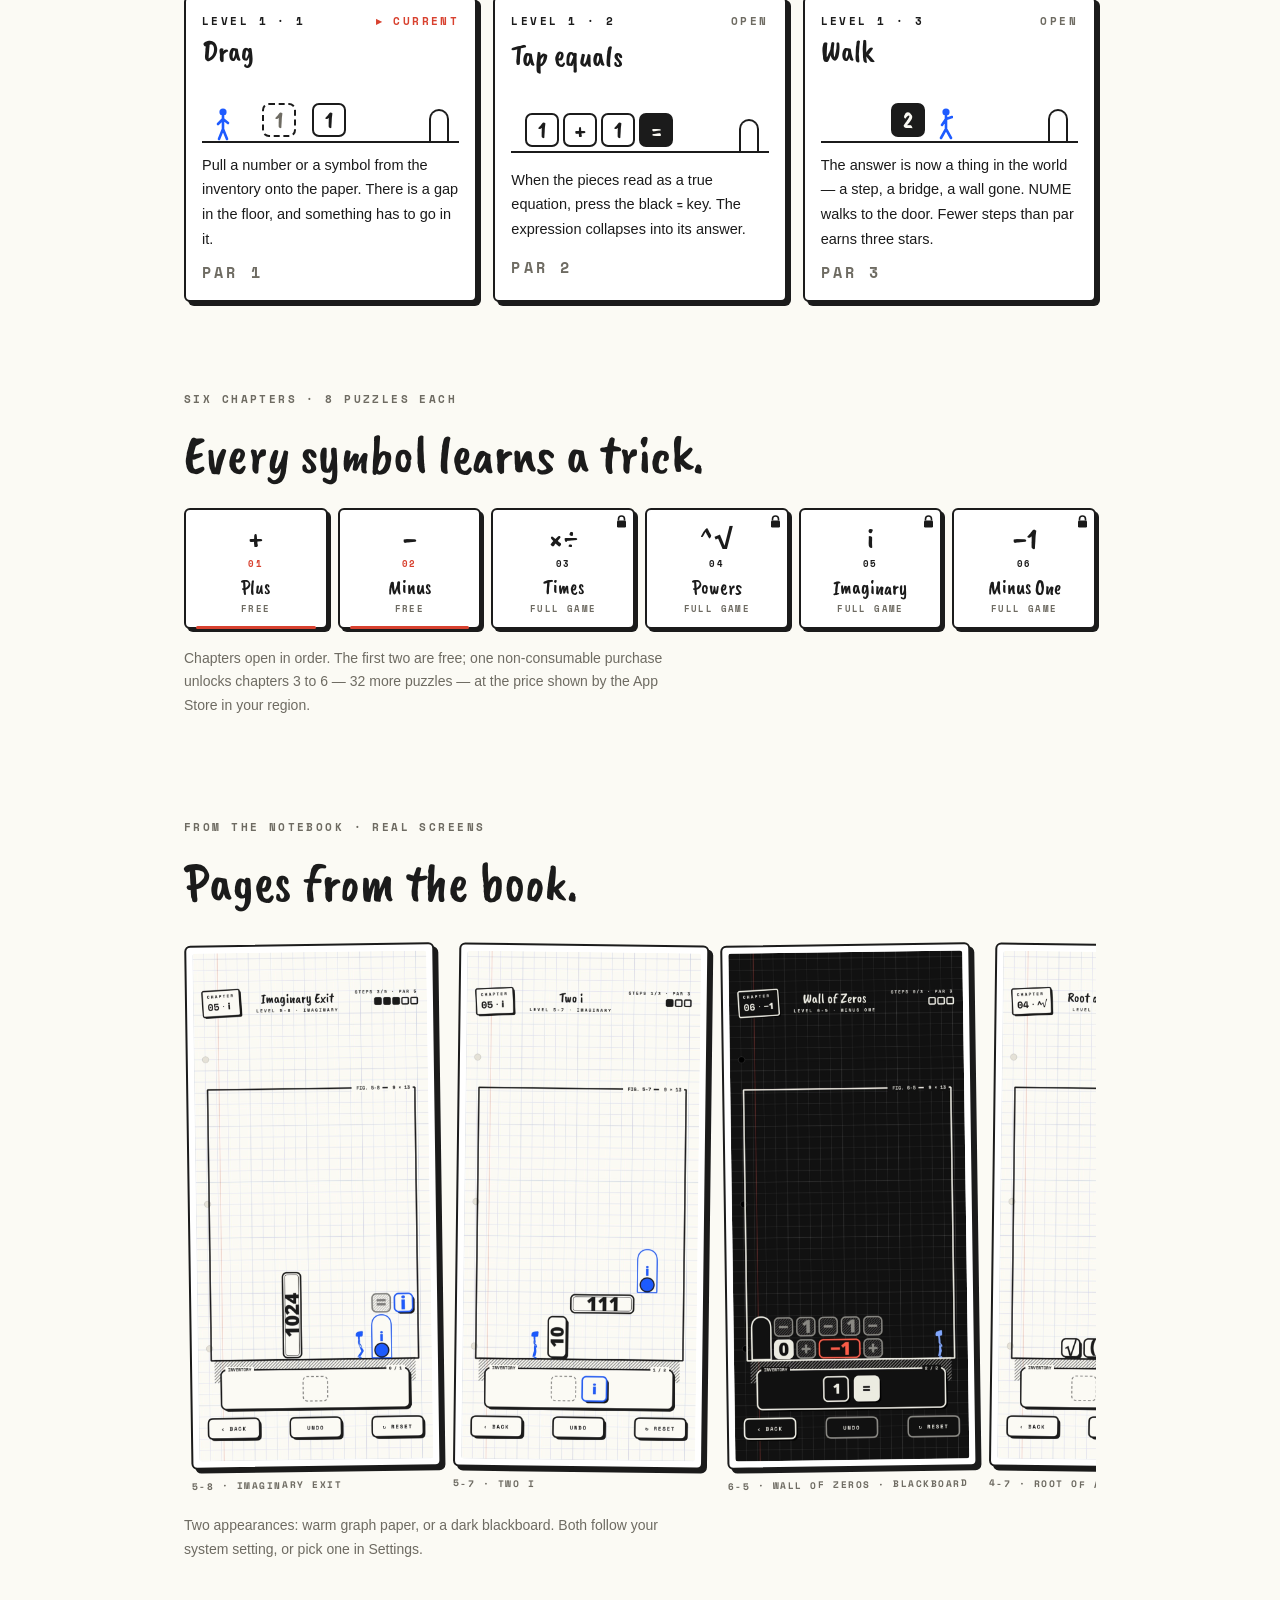
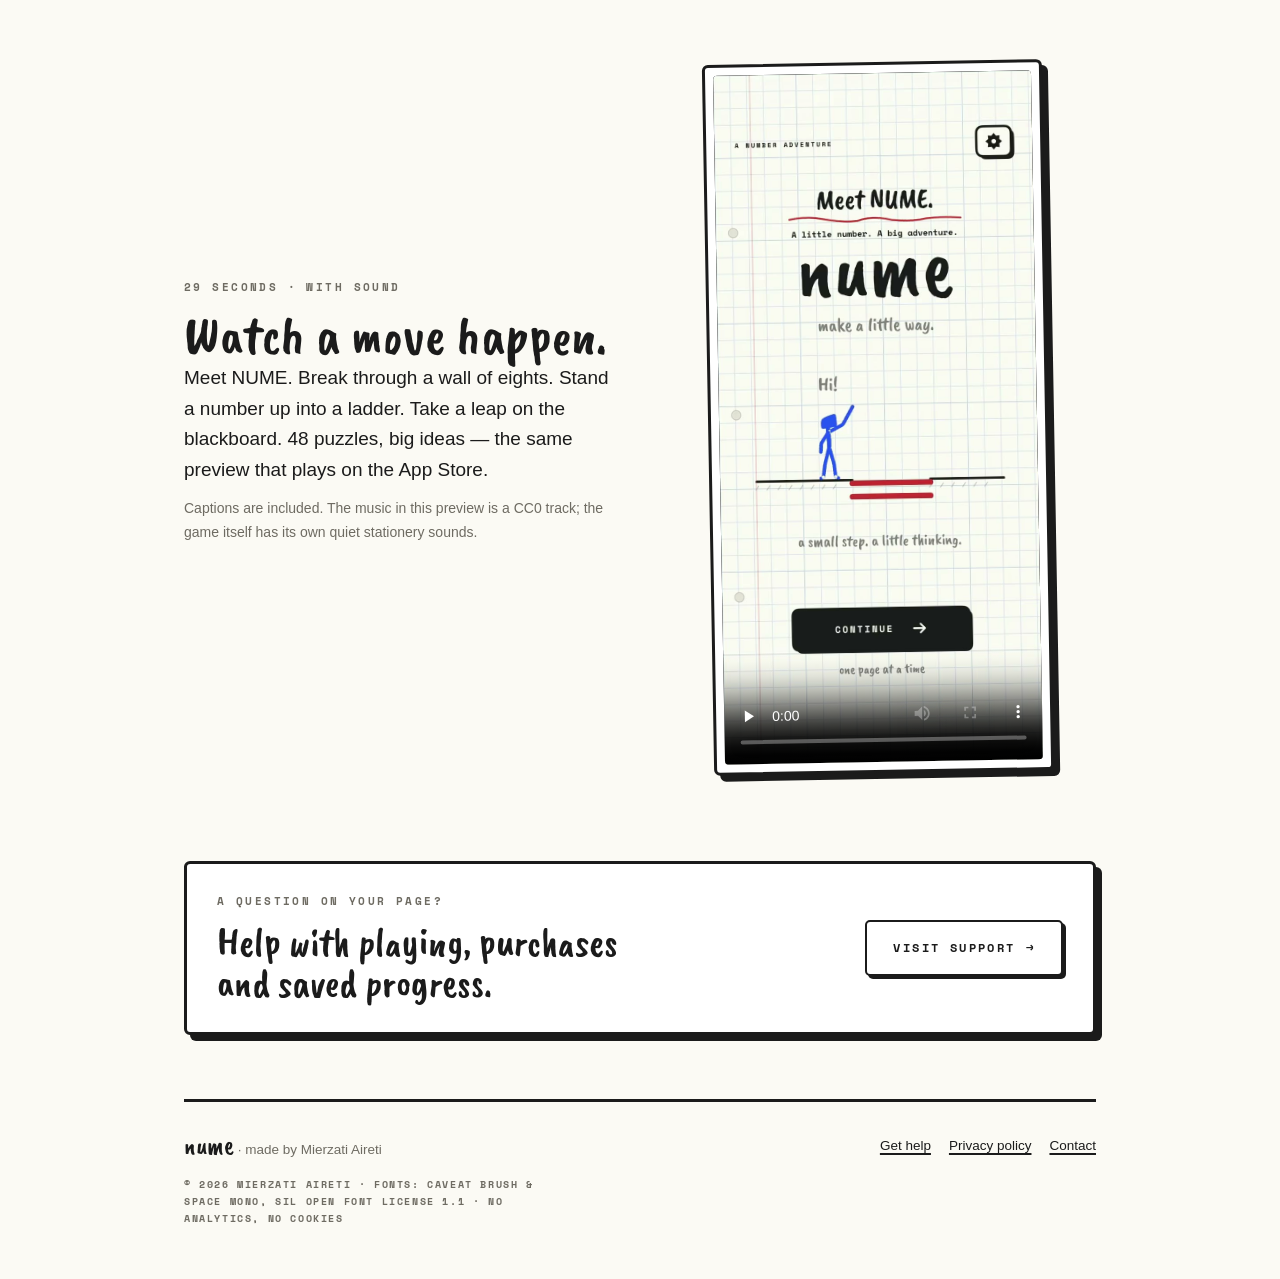
==== commit 794fc16c: "Move NUME pages to aralem.dev and use support@aralem.dev The pages now live at aralem.dev/nume-site/" ====
--- a/index.html
+++ b/index.html
@@ -5,14 +5,14 @@
 <meta name="viewport" content="width=device-width, initial-scale=1">
 <title>NUME — Make a little way</title>
 <meta name="description" content="NUME is a hand-drawn math puzzle adventure for iPhone and iPad. Move numbers, build an equation, tap equals, and the answer becomes a path. 48 puzzles, 16 free. No ads, no subscriptions.">
-<link rel="canonical" href="https://mirzatghayrat.github.io/nume-site/">
+<link rel="canonical" href="https://aralem.dev/nume-site/">
 <link rel="icon" href="assets/favicon.png" type="image/png">
 <link rel="apple-touch-icon" href="assets/apple-touch-icon.png">
 <meta property="og:type" content="website">
 <meta property="og:title" content="NUME — Make a little way">
 <meta property="og:description" content="A hand-drawn math puzzle adventure. Move numbers, build an equation, and the answer becomes a path. 48 puzzles, 16 free.">
-<meta property="og:image" content="https://mirzatghayrat.github.io/nume-site/assets/og.jpg">
-<meta property="og:url" content="https://mirzatghayrat.github.io/nume-site/">
+<meta property="og:image" content="https://aralem.dev/nume-site/assets/og.jpg">
+<meta property="og:url" content="https://aralem.dev/nume-site/">
 <meta name="twitter:card" content="summary_large_image">
 <meta name="theme-color" content="#FBFAF4" media="(prefers-color-scheme: light)">
 <meta name="theme-color" content="#141414" media="(prefers-color-scheme: dark)">
@@ -195,7 +195,7 @@
   <nav aria-label="Footer">
     <a href="support/">Get help</a>
     <a href="privacy/">Privacy policy</a>
-    <a href="mailto:mirzatghayrat@gmail.com">Contact</a>
+    <a href="mailto:support@aralem.dev">Contact</a>
   </nav>
   <p class="copyright">© 2026 Mierzati Aireti · fonts: Caveat Brush &amp; Space Mono, SIL Open Font License 1.1 · no analytics, no cookies</p>
 </footer>
